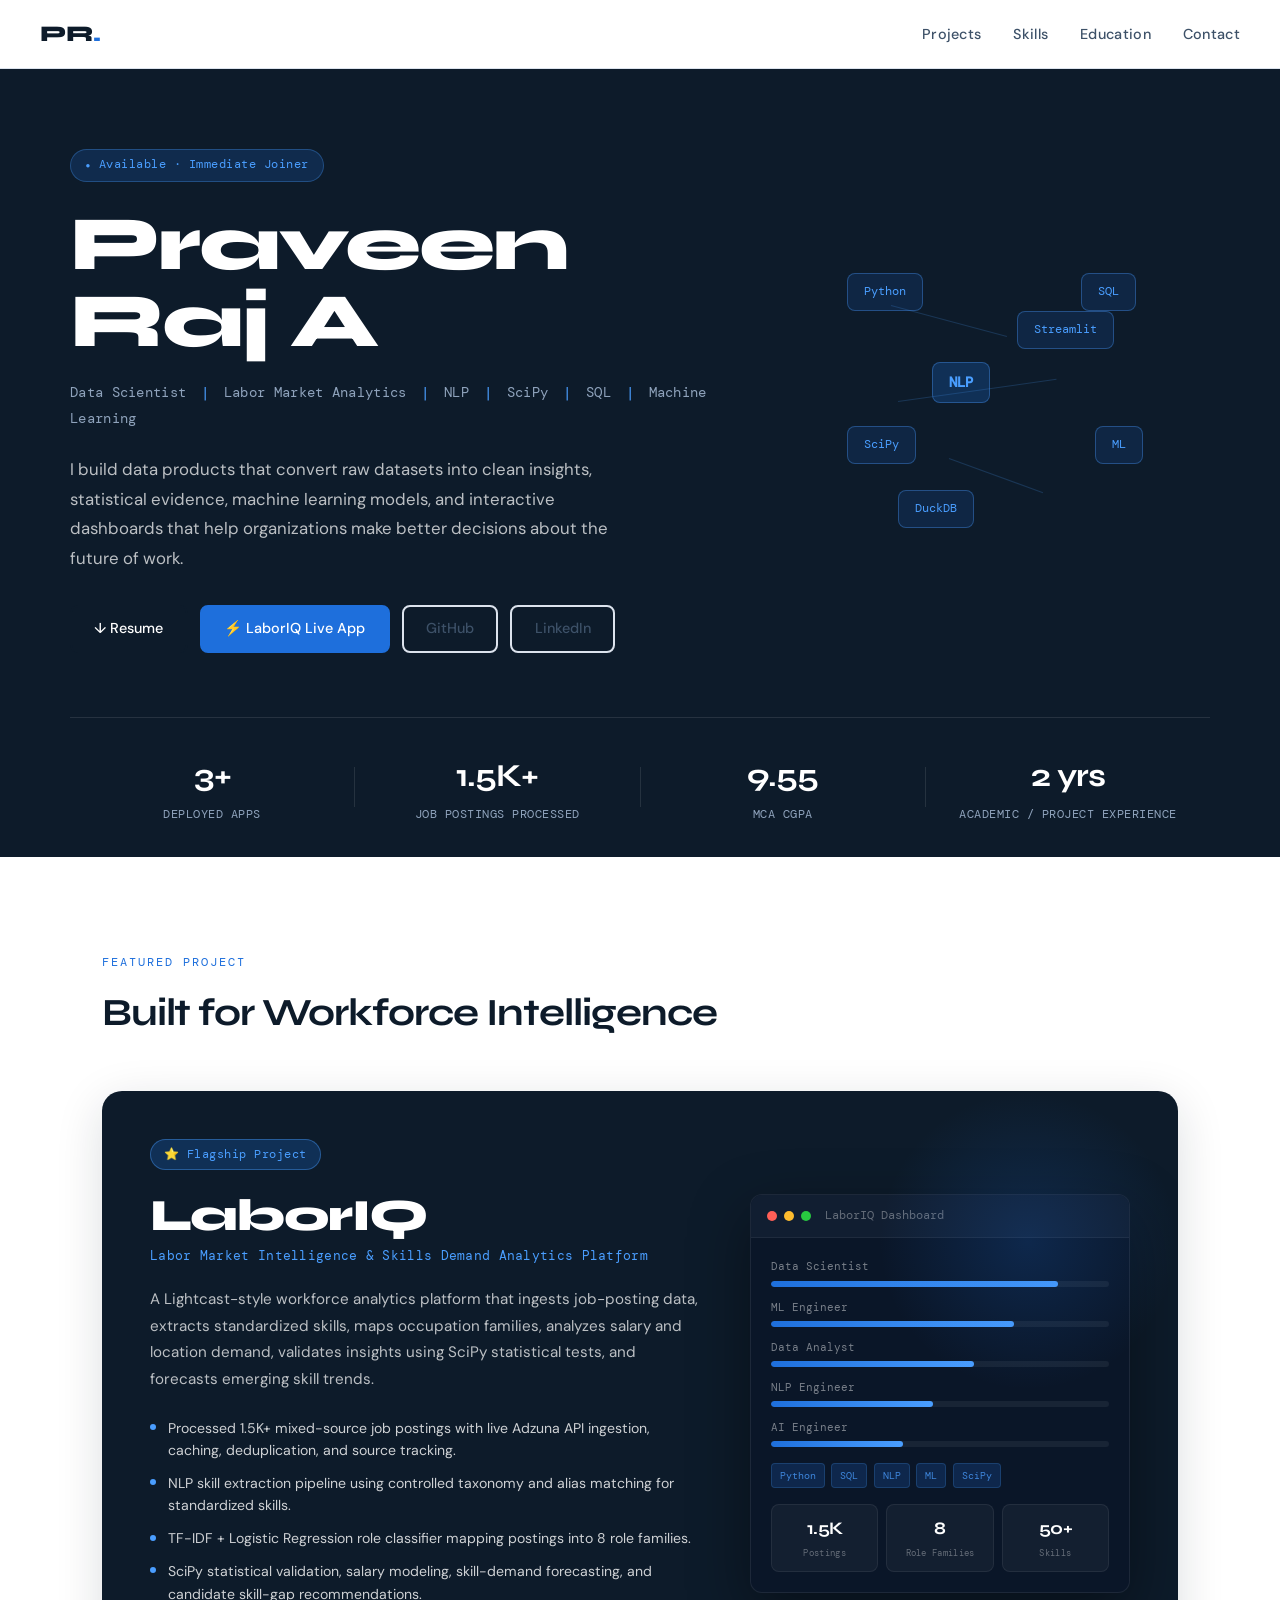
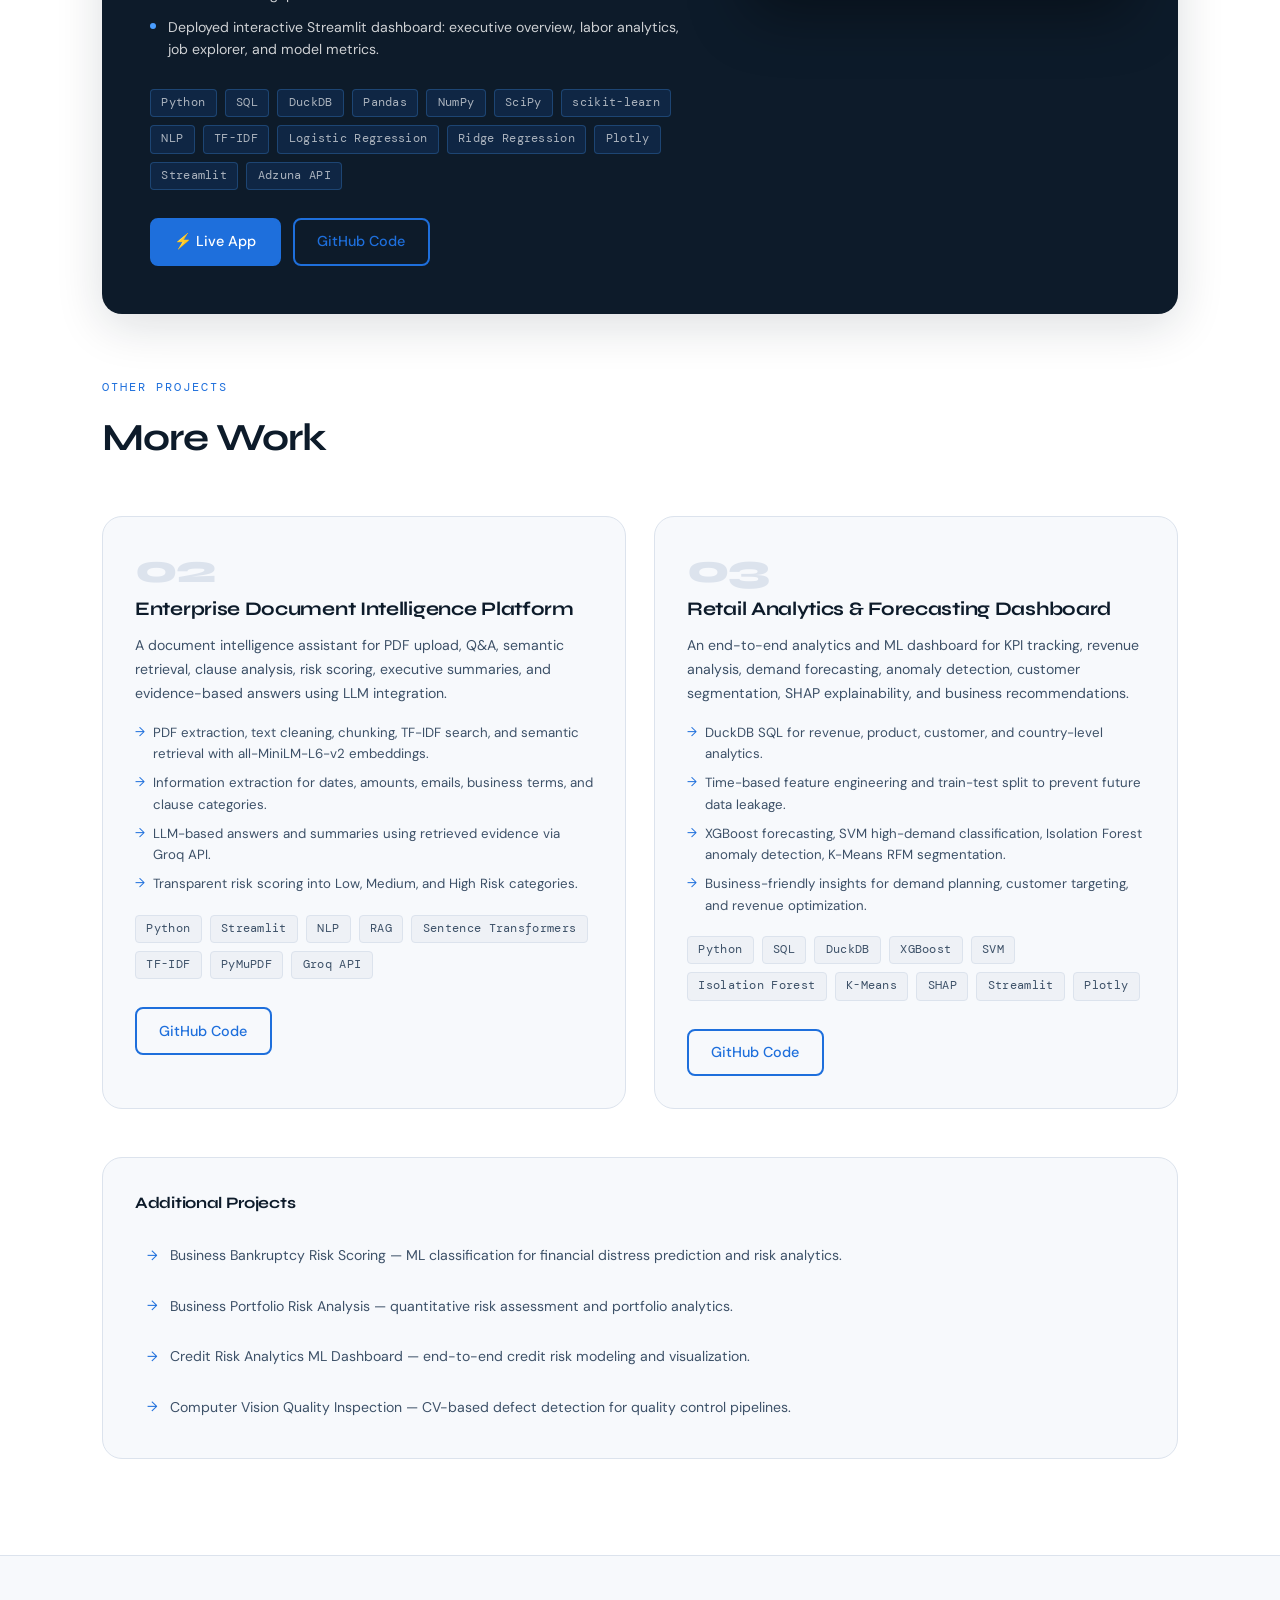
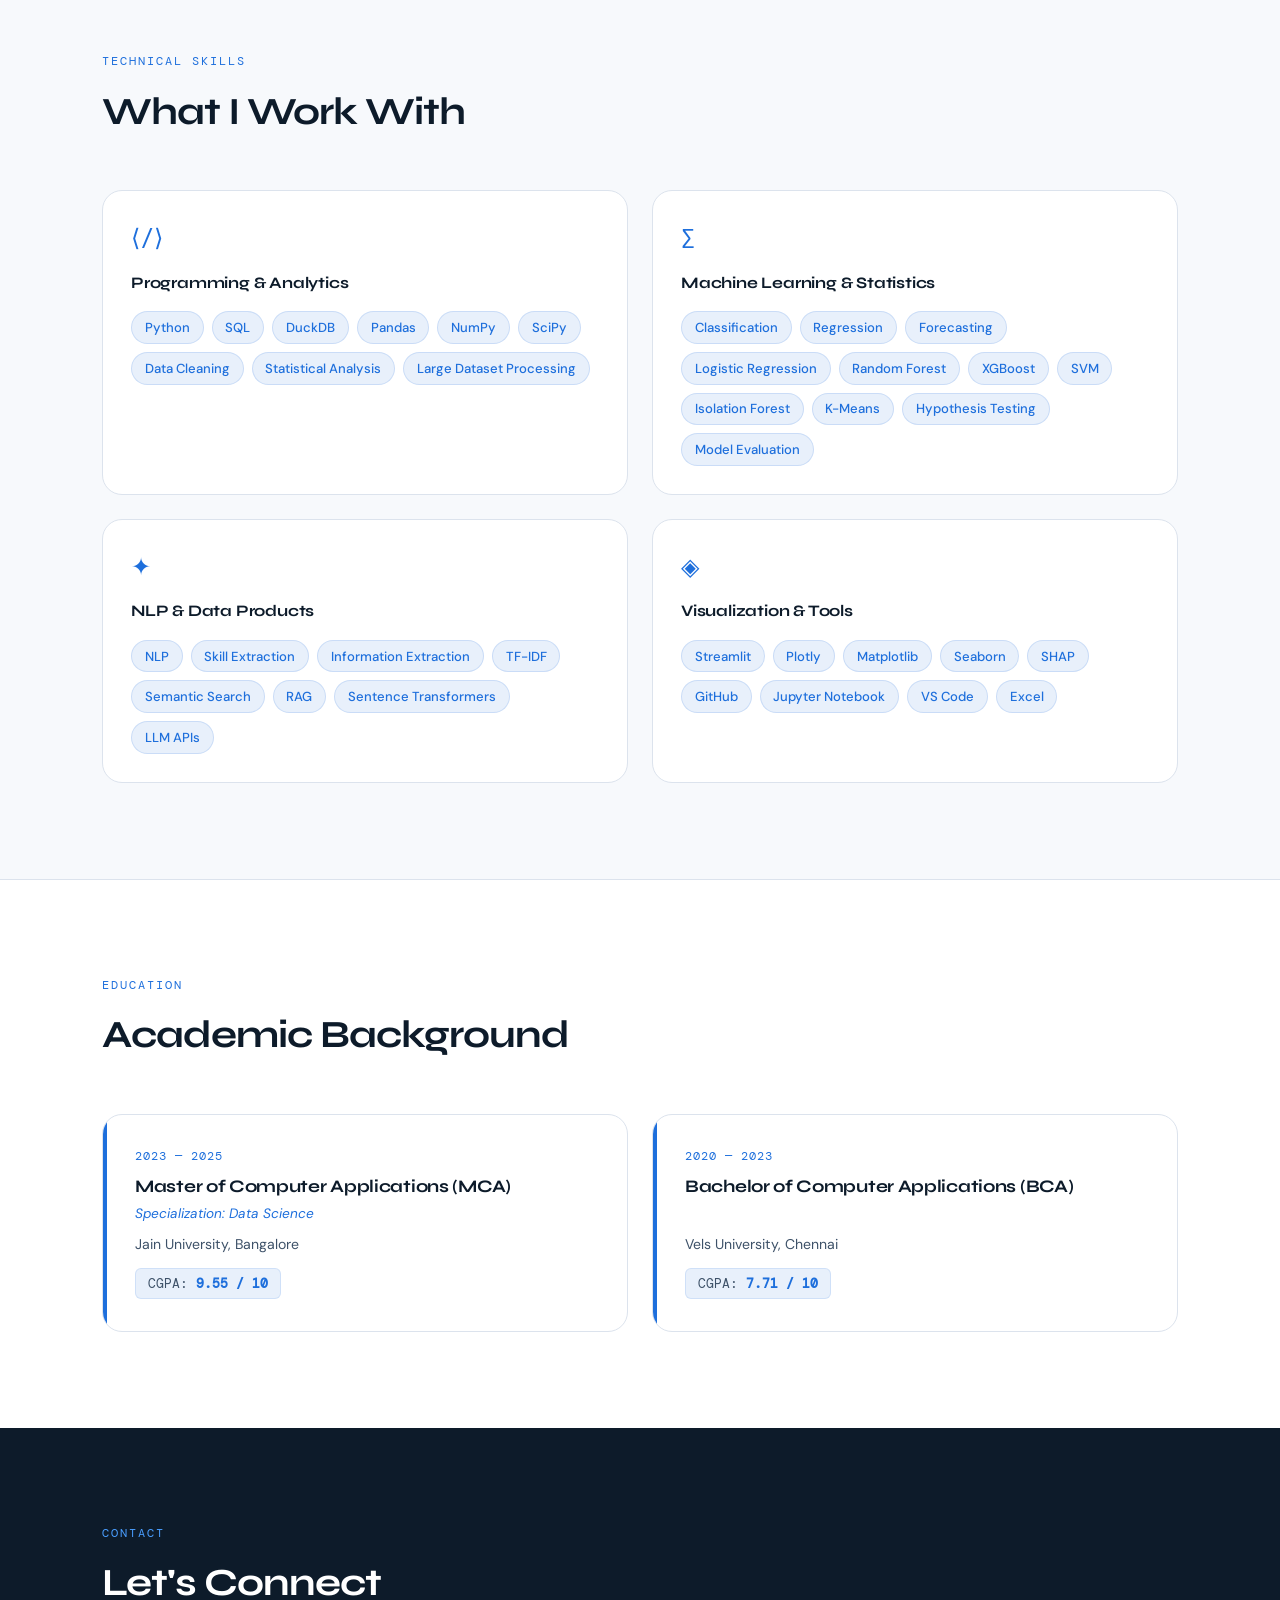
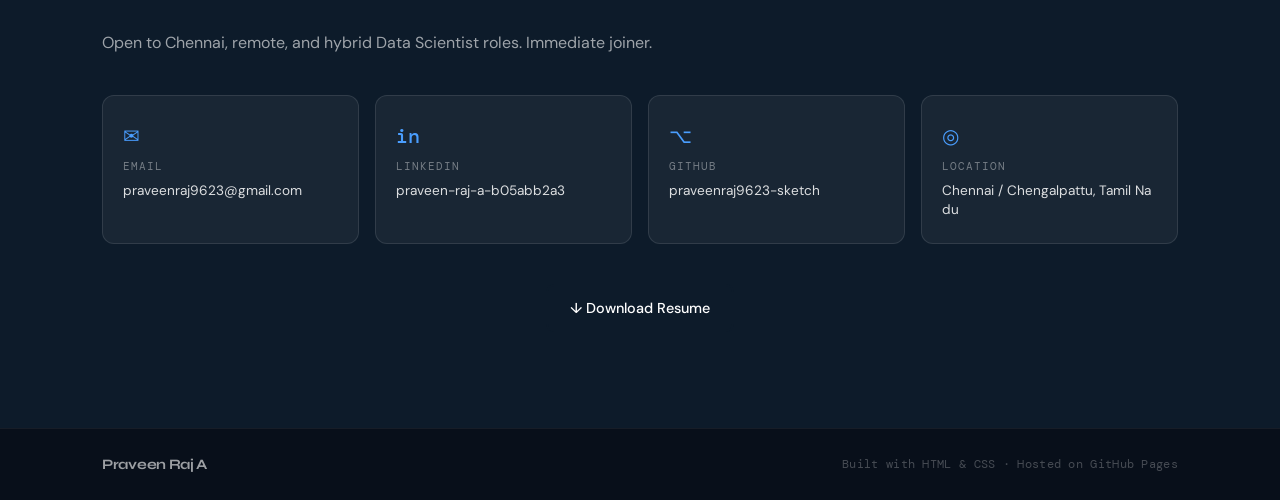
==== index.html @ e248959e "Add portfolio website" ====
<!DOCTYPE html>
<html lang="en">
<head>
  <meta charset="UTF-8" />
  <meta name="viewport" content="width=device-width, initial-scale=1.0" />
  <title>Praveen Raj A — Data Scientist</title>
  <link rel="preconnect" href="https://fonts.googleapis.com" />
  <link rel="preconnect" href="https://fonts.gstatic.com" crossorigin />
  <link href="https://fonts.googleapis.com/css2?family=Syne:wght@400;600;700;800&family=DM+Sans:wght@300;400;500&family=DM+Mono:wght@400;500&display=swap" rel="stylesheet" />
  <link rel="stylesheet" href="style.css" />
</head>
<body>

  <!-- NAV -->
  <nav class="nav">
    <span class="nav-logo">PR<span class="accent">.</span></span>
    <ul class="nav-links">
      <li><a href="#projects">Projects</a></li>
      <li><a href="#skills">Skills</a></li>
      <li><a href="#education">Education</a></li>
      <li><a href="#contact">Contact</a></li>
    </ul>
  </nav>

  <!-- HERO -->
  <section class="hero" id="hero">
    <div class="hero-grid">
      <div class="hero-content">
        <div class="hero-tag">Available · Immediate Joiner</div>
        <h1 class="hero-name">Praveen<br>Raj A</h1>
        <p class="hero-title">Data Scientist <span class="sep">|</span> Labor Market Analytics <span class="sep">|</span> NLP <span class="sep">|</span> SciPy <span class="sep">|</span> SQL <span class="sep">|</span> Machine Learning</p>
        <p class="hero-summary">
          I build data products that convert raw datasets into clean insights, statistical evidence,
          machine learning models, and interactive dashboards that help organizations make better
          decisions about the future of work.
        </p>
        <div class="hero-buttons">
          <a href="assets/Praveen_Raj_A_Lightcast_Data_Scientist_Resume.pdf" class="btn btn-primary" download>↓ Resume</a>
          <a href="https://laboriq-labor-market-intelligence-x4rsxl3qrjhi6rhpp9ls5m.streamlit.app/" class="btn btn-accent" target="_blank" rel="noopener">⚡ LaborIQ Live App</a>
          <a href="https://github.com/praveenraj9623-sketch" class="btn btn-ghost" target="_blank" rel="noopener">GitHub</a>
          <a href="https://www.linkedin.com/in/praveen-raj-a-b05abb2a3/" class="btn btn-ghost" target="_blank" rel="noopener">LinkedIn</a>
        </div>
      </div>
      <div class="hero-visual" aria-hidden="true">
        <div class="data-grid">
          <div class="data-node n1">Python</div>
          <div class="data-node n2">SQL</div>
          <div class="data-node n3">NLP</div>
          <div class="data-node n4">SciPy</div>
          <div class="data-node n5">ML</div>
          <div class="data-node n6">DuckDB</div>
          <div class="data-node n7">Streamlit</div>
          <div class="data-line l1"></div>
          <div class="data-line l2"></div>
          <div class="data-line l3"></div>
        </div>
      </div>
    </div>
    <div class="hero-stats">
      <div class="stat"><span class="stat-num">3+</span><span class="stat-label">Deployed Apps</span></div>
      <div class="stat-div"></div>
      <div class="stat"><span class="stat-num">1.5K+</span><span class="stat-label">Job Postings Processed</span></div>
      <div class="stat-div"></div>
      <div class="stat"><span class="stat-num">9.55</span><span class="stat-label">MCA CGPA</span></div>
      <div class="stat-div"></div>
      <div class="stat"><span class="stat-num">2 yrs</span><span class="stat-label">Academic / Project Experience</span></div>
    </div>
  </section>

  <!-- FEATURED PROJECT -->
  <section class="section" id="projects">
    <div class="container">
      <div class="section-label">Featured Project</div>
      <h2 class="section-title">Built for Workforce Intelligence</h2>

      <div class="featured-card">
        <div class="featured-badge">⭐ Flagship Project</div>
        <div class="featured-inner">
          <div class="featured-text">
            <h3 class="project-name">LaborIQ</h3>
            <p class="project-subtitle">Labor Market Intelligence &amp; Skills Demand Analytics Platform</p>
            <p class="project-desc">
              A Lightcast-style workforce analytics platform that ingests job-posting data, extracts
              standardized skills, maps occupation families, analyzes salary and location demand, validates
              insights using SciPy statistical tests, and forecasts emerging skill trends.
            </p>
            <div class="highlights">
              <div class="highlight-item">
                <span class="hi-dot"></span>Processed 1.5K+ mixed-source job postings with live Adzuna API ingestion, caching, deduplication, and source tracking.
              </div>
              <div class="highlight-item">
                <span class="hi-dot"></span>NLP skill extraction pipeline using controlled taxonomy and alias matching for standardized skills.
              </div>
              <div class="highlight-item">
                <span class="hi-dot"></span>TF-IDF + Logistic Regression role classifier mapping postings into 8 role families.
              </div>
              <div class="highlight-item">
                <span class="hi-dot"></span>SciPy statistical validation, salary modeling, skill-demand forecasting, and candidate skill-gap recommendations.
              </div>
              <div class="highlight-item">
                <span class="hi-dot"></span>Deployed interactive Streamlit dashboard: executive overview, labor analytics, job explorer, and model metrics.
              </div>
            </div>
            <div class="tech-stack">
              <span class="tech-tag">Python</span>
              <span class="tech-tag">SQL</span>
              <span class="tech-tag">DuckDB</span>
              <span class="tech-tag">Pandas</span>
              <span class="tech-tag">NumPy</span>
              <span class="tech-tag">SciPy</span>
              <span class="tech-tag">scikit-learn</span>
              <span class="tech-tag">NLP</span>
              <span class="tech-tag">TF-IDF</span>
              <span class="tech-tag">Logistic Regression</span>
              <span class="tech-tag">Ridge Regression</span>
              <span class="tech-tag">Plotly</span>
              <span class="tech-tag">Streamlit</span>
              <span class="tech-tag">Adzuna API</span>
            </div>
            <div class="project-btns">
              <a href="https://laboriq-labor-market-intelligence-x4rsxl3qrjhi6rhpp9ls5m.streamlit.app/" class="btn btn-accent" target="_blank" rel="noopener">⚡ Live App</a>
              <a href="https://github.com/praveenraj9623-sketch/laboriq-labor-market-intelligence" class="btn btn-outline" target="_blank" rel="noopener">GitHub Code</a>
            </div>
          </div>
          <div class="featured-visual" aria-hidden="true">
            <div class="mock-dashboard">
              <div class="mock-header">
                <div class="mock-dot r"></div><div class="mock-dot y"></div><div class="mock-dot g"></div>
                <span class="mock-title">LaborIQ Dashboard</span>
              </div>
              <div class="mock-body">
                <div class="mock-bar-group">
                  <div class="mock-bar-label">Data Scientist</div>
                  <div class="mock-bar-track"><div class="mock-bar" style="width:85%"></div></div>
                </div>
                <div class="mock-bar-group">
                  <div class="mock-bar-label">ML Engineer</div>
                  <div class="mock-bar-track"><div class="mock-bar" style="width:72%"></div></div>
                </div>
                <div class="mock-bar-group">
                  <div class="mock-bar-label">Data Analyst</div>
                  <div class="mock-bar-track"><div class="mock-bar" style="width:60%"></div></div>
                </div>
                <div class="mock-bar-group">
                  <div class="mock-bar-label">NLP Engineer</div>
                  <div class="mock-bar-track"><div class="mock-bar" style="width:48%"></div></div>
                </div>
                <div class="mock-bar-group">
                  <div class="mock-bar-label">AI Engineer</div>
                  <div class="mock-bar-track"><div class="mock-bar" style="width:39%"></div></div>
                </div>
                <div class="mock-skill-row">
                  <span class="mock-skill-tag">Python</span>
                  <span class="mock-skill-tag">SQL</span>
                  <span class="mock-skill-tag">NLP</span>
                  <span class="mock-skill-tag">ML</span>
                  <span class="mock-skill-tag">SciPy</span>
                </div>
                <div class="mock-stat-row">
                  <div class="mock-stat-box"><div class="msb-num">1.5K</div><div class="msb-label">Postings</div></div>
                  <div class="mock-stat-box"><div class="msb-num">8</div><div class="msb-label">Role Families</div></div>
                  <div class="mock-stat-box"><div class="msb-num">50+</div><div class="msb-label">Skills</div></div>
                </div>
              </div>
            </div>
          </div>
        </div>
      </div>

      <!-- SECONDARY PROJECTS -->
      <div class="section-label" style="margin-top:4rem;">Other Projects</div>
      <h2 class="section-title">More Work</h2>
      <div class="projects-grid">

        <!-- Project 2 -->
        <div class="project-card">
          <div class="project-num">02</div>
          <h3 class="proj-card-name">Enterprise Document Intelligence Platform</h3>
          <p class="proj-card-desc">
            A document intelligence assistant for PDF upload, Q&amp;A, semantic retrieval, clause analysis,
            risk scoring, executive summaries, and evidence-based answers using LLM integration.
          </p>
          <ul class="proj-highlights">
            <li>PDF extraction, text cleaning, chunking, TF-IDF search, and semantic retrieval with all-MiniLM-L6-v2 embeddings.</li>
            <li>Information extraction for dates, amounts, emails, business terms, and clause categories.</li>
            <li>LLM-based answers and summaries using retrieved evidence via Groq API.</li>
            <li>Transparent risk scoring into Low, Medium, and High Risk categories.</li>
          </ul>
          <div class="tech-stack">
            <span class="tech-tag">Python</span>
            <span class="tech-tag">Streamlit</span>
            <span class="tech-tag">NLP</span>
            <span class="tech-tag">RAG</span>
            <span class="tech-tag">Sentence Transformers</span>
            <span class="tech-tag">TF-IDF</span>
            <span class="tech-tag">PyMuPDF</span>
            <span class="tech-tag">Groq API</span>
          </div>
          <div class="project-btns">
            <a href="https://github.com/praveenraj9623-sketch/enterprise-document-intelligence-platform" class="btn btn-outline" target="_blank" rel="noopener">GitHub Code</a>
          </div>
        </div>

        <!-- Project 3 -->
        <div class="project-card">
          <div class="project-num">03</div>
          <h3 class="proj-card-name">Retail Analytics &amp; Forecasting Dashboard</h3>
          <p class="proj-card-desc">
            An end-to-end analytics and ML dashboard for KPI tracking, revenue analysis, demand forecasting,
            anomaly detection, customer segmentation, SHAP explainability, and business recommendations.
          </p>
          <ul class="proj-highlights">
            <li>DuckDB SQL for revenue, product, customer, and country-level analytics.</li>
            <li>Time-based feature engineering and train-test split to prevent future data leakage.</li>
            <li>XGBoost forecasting, SVM high-demand classification, Isolation Forest anomaly detection, K-Means RFM segmentation.</li>
            <li>Business-friendly insights for demand planning, customer targeting, and revenue optimization.</li>
          </ul>
          <div class="tech-stack">
            <span class="tech-tag">Python</span>
            <span class="tech-tag">SQL</span>
            <span class="tech-tag">DuckDB</span>
            <span class="tech-tag">XGBoost</span>
            <span class="tech-tag">SVM</span>
            <span class="tech-tag">Isolation Forest</span>
            <span class="tech-tag">K-Means</span>
            <span class="tech-tag">SHAP</span>
            <span class="tech-tag">Streamlit</span>
            <span class="tech-tag">Plotly</span>
          </div>
          <div class="project-btns">
            <a href="https://github.com/praveenraj9623-sketch/retail-demand-anomaly-intelligence" class="btn btn-outline" target="_blank" rel="noopener">GitHub Code</a>
          </div>
        </div>

      </div>

      <!-- OTHER PROJECTS -->
      <div class="other-projects">
        <h4 class="other-title">Additional Projects</h4>
        <div class="other-links">
          <a href="https://github.com/praveenraj9623-sketch/business-bankruptcy-risk-scoring" class="other-link" target="_blank" rel="noopener">
            <span class="other-arrow">→</span>
            <span>Business Bankruptcy Risk Scoring — ML classification for financial distress prediction and risk analytics.</span>
          </a>
          <a href="https://github.com/praveenraj9623-sketch/Business-Portfolio-Risk-Analysis" class="other-link" target="_blank" rel="noopener">
            <span class="other-arrow">→</span>
            <span>Business Portfolio Risk Analysis — quantitative risk assessment and portfolio analytics.</span>
          </a>
          <a href="https://github.com/praveenraj9623-sketch/credit-risk-analytics-ml-dashboard" class="other-link" target="_blank" rel="noopener">
            <span class="other-arrow">→</span>
            <span>Credit Risk Analytics ML Dashboard — end-to-end credit risk modeling and visualization.</span>
          </a>
          <a href="https://github.com/praveenraj9623-sketch/computer-vision-quality-inspection" class="other-link" target="_blank" rel="noopener">
            <span class="other-arrow">→</span>
            <span>Computer Vision Quality Inspection — CV-based defect detection for quality control pipelines.</span>
          </a>
        </div>
      </div>

    </div>
  </section>

  <!-- SKILLS -->
  <section class="section skills-section" id="skills">
    <div class="container">
      <div class="section-label">Technical Skills</div>
      <h2 class="section-title">What I Work With</h2>
      <div class="skills-grid">

        <div class="skill-group">
          <div class="skill-group-icon">⟨/⟩</div>
          <h4 class="skill-group-title">Programming &amp; Analytics</h4>
          <div class="skill-tags">
            <span class="skill-tag">Python</span>
            <span class="skill-tag">SQL</span>
            <span class="skill-tag">DuckDB</span>
            <span class="skill-tag">Pandas</span>
            <span class="skill-tag">NumPy</span>
            <span class="skill-tag">SciPy</span>
            <span class="skill-tag">Data Cleaning</span>
            <span class="skill-tag">Statistical Analysis</span>
            <span class="skill-tag">Large Dataset Processing</span>
          </div>
        </div>

        <div class="skill-group">
          <div class="skill-group-icon">∑</div>
          <h4 class="skill-group-title">Machine Learning &amp; Statistics</h4>
          <div class="skill-tags">
            <span class="skill-tag">Classification</span>
            <span class="skill-tag">Regression</span>
            <span class="skill-tag">Forecasting</span>
            <span class="skill-tag">Logistic Regression</span>
            <span class="skill-tag">Random Forest</span>
            <span class="skill-tag">XGBoost</span>
            <span class="skill-tag">SVM</span>
            <span class="skill-tag">Isolation Forest</span>
            <span class="skill-tag">K-Means</span>
            <span class="skill-tag">Hypothesis Testing</span>
            <span class="skill-tag">Model Evaluation</span>
          </div>
        </div>

        <div class="skill-group">
          <div class="skill-group-icon">✦</div>
          <h4 class="skill-group-title">NLP &amp; Data Products</h4>
          <div class="skill-tags">
            <span class="skill-tag">NLP</span>
            <span class="skill-tag">Skill Extraction</span>
            <span class="skill-tag">Information Extraction</span>
            <span class="skill-tag">TF-IDF</span>
            <span class="skill-tag">Semantic Search</span>
            <span class="skill-tag">RAG</span>
            <span class="skill-tag">Sentence Transformers</span>
            <span class="skill-tag">LLM APIs</span>
          </div>
        </div>

        <div class="skill-group">
          <div class="skill-group-icon">◈</div>
          <h4 class="skill-group-title">Visualization &amp; Tools</h4>
          <div class="skill-tags">
            <span class="skill-tag">Streamlit</span>
            <span class="skill-tag">Plotly</span>
            <span class="skill-tag">Matplotlib</span>
            <span class="skill-tag">Seaborn</span>
            <span class="skill-tag">SHAP</span>
            <span class="skill-tag">GitHub</span>
            <span class="skill-tag">Jupyter Notebook</span>
            <span class="skill-tag">VS Code</span>
            <span class="skill-tag">Excel</span>
          </div>
        </div>

      </div>
    </div>
  </section>

  <!-- EDUCATION -->
  <section class="section edu-section" id="education">
    <div class="container">
      <div class="section-label">Education</div>
      <h2 class="section-title">Academic Background</h2>
      <div class="edu-grid">
        <div class="edu-card">
          <div class="edu-year">2023 — 2025</div>
          <div class="edu-degree">Master of Computer Applications (MCA)</div>
          <div class="edu-spec">Specialization: Data Science</div>
          <div class="edu-institution">Jain University, Bangalore</div>
          <div class="edu-cgpa">CGPA: <strong>9.55 / 10</strong></div>
        </div>
        <div class="edu-card">
          <div class="edu-year">2020 — 2023</div>
          <div class="edu-degree">Bachelor of Computer Applications (BCA)</div>
          <div class="edu-spec">&nbsp;</div>
          <div class="edu-institution">Vels University, Chennai</div>
          <div class="edu-cgpa">CGPA: <strong>7.71 / 10</strong></div>
        </div>
      </div>
    </div>
  </section>

  <!-- CONTACT -->
  <section class="section contact-section" id="contact">
    <div class="container">
      <div class="section-label">Contact</div>
      <h2 class="section-title">Let's Connect</h2>
      <p class="contact-sub">Open to Chennai, remote, and hybrid Data Scientist roles. Immediate joiner.</p>
      <div class="contact-grid">
        <a href="mailto:praveenraj9623@gmail.com" class="contact-card">
          <span class="contact-icon">✉</span>
          <span class="contact-label">Email</span>
          <span class="contact-value">praveenraj9623@gmail.com</span>
        </a>
        <a href="https://www.linkedin.com/in/praveen-raj-a-b05abb2a3/" class="contact-card" target="_blank" rel="noopener">
          <span class="contact-icon">in</span>
          <span class="contact-label">LinkedIn</span>
          <span class="contact-value">praveen-raj-a-b05abb2a3</span>
        </a>
        <a href="https://github.com/praveenraj9623-sketch" class="contact-card" target="_blank" rel="noopener">
          <span class="contact-icon">⌥</span>
          <span class="contact-label">GitHub</span>
          <span class="contact-value">praveenraj9623-sketch</span>
        </a>
        <div class="contact-card contact-location">
          <span class="contact-icon">◎</span>
          <span class="contact-label">Location</span>
          <span class="contact-value">Chennai / Chengalpattu, Tamil Nadu</span>
        </div>
      </div>
      <div class="contact-resume">
        <a href="assets/Praveen_Raj_A_Lightcast_Data_Scientist_Resume.pdf" class="btn btn-primary" download>↓ Download Resume</a>
      </div>
    </div>
  </section>

  <!-- FOOTER -->
  <footer class="footer">
    <div class="container footer-inner">
      <span class="footer-name">Praveen Raj A</span>
      <span class="footer-copy">Built with HTML &amp; CSS · Hosted on GitHub Pages</span>
    </div>
  </footer>

</body>
</html>
---- style.css ----
/* =============================================
   PRAVEEN RAJ A — PORTFOLIO
   Design: Editorial Data Science Aesthetic
   Fonts: Syne (display) + DM Sans (body) + DM Mono
   Theme: Navy / White / Electric Blue accent
   ============================================= */

:root {
  --navy:      #0d1b2a;
  --navy-mid:  #1a2d45;
  --navy-soft: #243b55;
  --blue:      #1e6fdc;
  --blue-light:#4a9eff;
  --blue-dim:  #e8f0fb;
  --white:     #ffffff;
  --off-white: #f7f9fc;
  --gray-100:  #eef1f6;
  --gray-200:  #dce3ed;
  --gray-400:  #8fa3bc;
  --gray-600:  #4f6782;
  --text:      #0d1b2a;
  --text-soft: #3d5168;
  --radius:    12px;
  --radius-lg: 20px;
  --shadow:    0 4px 24px rgba(13,27,42,0.08);
  --shadow-lg: 0 12px 48px rgba(13,27,42,0.14);
}

*, *::before, *::after { box-sizing: border-box; margin: 0; padding: 0; }

html { scroll-behavior: smooth; font-size: 16px; }

body {
  font-family: 'DM Sans', sans-serif;
  color: var(--text);
  background: var(--white);
  line-height: 1.6;
  -webkit-font-smoothing: antialiased;
}

a { text-decoration: none; color: inherit; }
ul { list-style: none; }

.container {
  max-width: 1140px;
  margin: 0 auto;
  padding: 0 2rem;
}

/* ---- ACCENT ---- */
.accent { color: var(--blue); }

/* ========================
   NAV
   ======================== */
.nav {
  position: sticky;
  top: 0;
  z-index: 100;
  background: rgba(255,255,255,0.95);
  backdrop-filter: blur(12px);
  border-bottom: 1px solid var(--gray-200);
  display: flex;
  align-items: center;
  justify-content: space-between;
  padding: 1rem 2.5rem;
}

.nav-logo {
  font-family: 'Syne', sans-serif;
  font-weight: 800;
  font-size: 1.4rem;
  color: var(--navy);
  letter-spacing: -0.5px;
}

.nav-links {
  display: flex;
  gap: 2rem;
}

.nav-links a {
  font-family: 'DM Sans', sans-serif;
  font-weight: 500;
  font-size: 0.9rem;
  color: var(--text-soft);
  transition: color 0.2s;
  letter-spacing: 0.3px;
}

.nav-links a:hover { color: var(--blue); }

/* ========================
   BUTTONS
   ======================== */
.btn {
  display: inline-flex;
  align-items: center;
  gap: 0.4rem;
  padding: 0.65rem 1.4rem;
  border-radius: 8px;
  font-family: 'DM Sans', sans-serif;
  font-weight: 500;
  font-size: 0.9rem;
  cursor: pointer;
  transition: all 0.2s;
  white-space: nowrap;
}

.btn-primary {
  background: var(--navy);
  color: var(--white);
  border: 2px solid var(--navy);
}
.btn-primary:hover { background: var(--navy-mid); border-color: var(--navy-mid); transform: translateY(-1px); box-shadow: 0 4px 16px rgba(13,27,42,0.2); }

.btn-accent {
  background: var(--blue);
  color: var(--white);
  border: 2px solid var(--blue);
}
.btn-accent:hover { background: #1558b8; border-color: #1558b8; transform: translateY(-1px); box-shadow: 0 4px 16px rgba(30,111,220,0.3); }

.btn-ghost {
  background: transparent;
  color: var(--text-soft);
  border: 2px solid var(--gray-200);
}
.btn-ghost:hover { border-color: var(--navy); color: var(--navy); transform: translateY(-1px); }

.btn-outline {
  background: transparent;
  color: var(--blue);
  border: 2px solid var(--blue);
}
.btn-outline:hover { background: var(--blue-dim); transform: translateY(-1px); }

/* ========================
   HERO
   ======================== */
.hero {
  background: var(--navy);
  color: var(--white);
  padding: 5rem 2.5rem 0;
  overflow: hidden;
}

.hero-grid {
  max-width: 1140px;
  margin: 0 auto;
  display: grid;
  grid-template-columns: 1fr 420px;
  gap: 3rem;
  align-items: center;
}

.hero-tag {
  display: inline-flex;
  align-items: center;
  gap: 0.5rem;
  background: rgba(30,111,220,0.2);
  border: 1px solid rgba(74,158,255,0.3);
  color: var(--blue-light);
  font-family: 'DM Mono', monospace;
  font-size: 0.78rem;
  padding: 0.35rem 0.9rem;
  border-radius: 100px;
  margin-bottom: 1.5rem;
  letter-spacing: 0.5px;
}
.hero-tag::before { content: '●'; font-size: 0.5rem; animation: blink 1.5s infinite; }

@keyframes blink {
  0%, 100% { opacity: 1; }
  50% { opacity: 0.3; }
}

.hero-name {
  font-family: 'Syne', sans-serif;
  font-weight: 800;
  font-size: clamp(3rem, 6vw, 5.5rem);
  line-height: 1;
  letter-spacing: -2px;
  color: var(--white);
  margin-bottom: 1.25rem;
}

.hero-title {
  font-size: 0.9rem;
  color: var(--gray-400);
  font-family: 'DM Mono', monospace;
  letter-spacing: 0.3px;
  margin-bottom: 1.5rem;
  line-height: 1.8;
}

.hero-title .sep { color: var(--blue-light); margin: 0 0.4rem; }

.hero-summary {
  font-size: 1.05rem;
  color: rgba(255,255,255,0.72);
  max-width: 560px;
  line-height: 1.75;
  margin-bottom: 2rem;
}

.hero-buttons {
  display: flex;
  gap: 0.75rem;
  flex-wrap: wrap;
}

/* HERO VISUAL */
.hero-visual {
  display: flex;
  align-items: center;
  justify-content: center;
}

.data-grid {
  position: relative;
  width: 340px;
  height: 320px;
}

.data-node {
  position: absolute;
  background: rgba(30,111,220,0.15);
  border: 1px solid rgba(74,158,255,0.35);
  color: var(--blue-light);
  font-family: 'DM Mono', monospace;
  font-size: 0.78rem;
  padding: 0.5rem 1rem;
  border-radius: 8px;
  white-space: nowrap;
  animation: float 4s ease-in-out infinite;
}

.n1 { top: 10%; left: 5%; animation-delay: 0s; }
.n2 { top: 10%; right: 10%; animation-delay: 0.5s; }
.n3 { top: 38%; left: 30%; animation-delay: 1s; font-size: 0.9rem; font-weight: 600; background: rgba(30,111,220,0.25); }
.n4 { top: 58%; left: 5%; animation-delay: 1.5s; }
.n5 { top: 58%; right: 8%; animation-delay: 2s; }
.n6 { top: 78%; left: 20%; animation-delay: 2.5s; }
.n7 { top: 22%; left: 55%; animation-delay: 3s; }

.data-line {
  position: absolute;
  background: rgba(74,158,255,0.2);
  height: 1px;
  transform-origin: left center;
}
.l1 { top: 20%; left: 18%; width: 120px; transform: rotate(15deg); }
.l2 { top: 50%; left: 20%; width: 160px; transform: rotate(-8deg); }
.l3 { top: 68%; left: 35%; width: 100px; transform: rotate(20deg); }

@keyframes float {
  0%, 100% { transform: translateY(0px); }
  50% { transform: translateY(-6px); }
}

/* HERO STATS */
.hero-stats {
  max-width: 1140px;
  margin: 4rem auto 0;
  border-top: 1px solid rgba(255,255,255,0.1);
  display: flex;
  align-items: center;
  gap: 0;
  padding: 2rem 0;
}

.stat {
  flex: 1;
  display: flex;
  flex-direction: column;
  align-items: center;
  gap: 0.25rem;
  padding: 0 1rem;
}

.stat-num {
  font-family: 'Syne', sans-serif;
  font-weight: 700;
  font-size: 2rem;
  color: var(--white);
  letter-spacing: -1px;
}

.stat-label {
  font-size: 0.78rem;
  color: var(--gray-400);
  font-family: 'DM Mono', monospace;
  text-transform: uppercase;
  letter-spacing: 0.5px;
  text-align: center;
}

.stat-div {
  width: 1px;
  height: 40px;
  background: rgba(255,255,255,0.1);
}

/* ========================
   SECTIONS
   ======================== */
.section {
  padding: 6rem 0;
}

.section-label {
  font-family: 'DM Mono', monospace;
  font-size: 0.75rem;
  text-transform: uppercase;
  letter-spacing: 2px;
  color: var(--blue);
  margin-bottom: 0.6rem;
}

.section-title {
  font-family: 'Syne', sans-serif;
  font-weight: 700;
  font-size: clamp(1.8rem, 3vw, 2.6rem);
  color: var(--navy);
  letter-spacing: -1px;
  margin-bottom: 3rem;
}

/* ========================
   FEATURED CARD
   ======================== */
.featured-card {
  background: var(--navy);
  border-radius: var(--radius-lg);
  padding: 3rem;
  position: relative;
  overflow: hidden;
  box-shadow: var(--shadow-lg);
}

.featured-card::before {
  content: '';
  position: absolute;
  top: 0; right: 0;
  width: 300px; height: 300px;
  background: radial-gradient(circle, rgba(30,111,220,0.2) 0%, transparent 70%);
  pointer-events: none;
}

.featured-badge {
  display: inline-flex;
  align-items: center;
  gap: 0.4rem;
  background: rgba(30,111,220,0.25);
  border: 1px solid rgba(74,158,255,0.4);
  color: var(--blue-light);
  font-family: 'DM Mono', monospace;
  font-size: 0.75rem;
  padding: 0.3rem 0.8rem;
  border-radius: 100px;
  margin-bottom: 1.5rem;
  letter-spacing: 0.5px;
}

.featured-inner {
  display: grid;
  grid-template-columns: 1fr 380px;
  gap: 3rem;
  align-items: start;
}

.project-name {
  font-family: 'Syne', sans-serif;
  font-weight: 800;
  font-size: 2.8rem;
  color: var(--white);
  letter-spacing: -1.5px;
  line-height: 1;
  margin-bottom: 0.4rem;
}

.project-subtitle {
  font-family: 'DM Mono', monospace;
  font-size: 0.82rem;
  color: var(--blue-light);
  margin-bottom: 1.25rem;
  letter-spacing: 0.3px;
}

.project-desc {
  color: rgba(255,255,255,0.72);
  font-size: 0.95rem;
  line-height: 1.75;
  margin-bottom: 1.5rem;
}

.highlights { margin-bottom: 1.75rem; }

.highlight-item {
  display: flex;
  gap: 0.75rem;
  color: rgba(255,255,255,0.8);
  font-size: 0.88rem;
  line-height: 1.6;
  margin-bottom: 0.65rem;
  align-items: flex-start;
}

.hi-dot {
  width: 6px;
  height: 6px;
  background: var(--blue-light);
  border-radius: 50%;
  flex-shrink: 0;
  margin-top: 0.45rem;
}

/* TECH STACK TAGS */
.tech-stack {
  display: flex;
  flex-wrap: wrap;
  gap: 0.5rem;
  margin-bottom: 1.75rem;
}

.tech-tag {
  font-family: 'DM Mono', monospace;
  font-size: 0.72rem;
  padding: 0.25rem 0.65rem;
  border-radius: 4px;
  background: rgba(255,255,255,0.08);
  color: rgba(255,255,255,0.6);
  border: 1px solid rgba(255,255,255,0.12);
  letter-spacing: 0.3px;
}

/* featured card tech tags override */
.featured-card .tech-tag {
  background: rgba(30,111,220,0.15);
  border-color: rgba(74,158,255,0.25);
  color: rgba(255,255,255,0.65);
}

.project-btns { display: flex; gap: 0.75rem; flex-wrap: wrap; }

/* MOCK DASHBOARD */
.mock-dashboard {
  background: #0a1628;
  border-radius: 12px;
  border: 1px solid rgba(255,255,255,0.08);
  overflow: hidden;
  box-shadow: 0 20px 60px rgba(0,0,0,0.4);
}

.mock-header {
  background: #111e31;
  padding: 0.75rem 1rem;
  display: flex;
  align-items: center;
  gap: 0.45rem;
  border-bottom: 1px solid rgba(255,255,255,0.06);
}

.mock-dot { width: 10px; height: 10px; border-radius: 50%; }
.mock-dot.r { background: #ff5f57; }
.mock-dot.y { background: #febc2e; }
.mock-dot.g { background: #28c840; }

.mock-title {
  font-family: 'DM Mono', monospace;
  font-size: 0.72rem;
  color: rgba(255,255,255,0.35);
  margin-left: 0.4rem;
}

.mock-body { padding: 1.25rem; }

.mock-bar-group { margin-bottom: 0.75rem; }

.mock-bar-label {
  font-family: 'DM Mono', monospace;
  font-size: 0.68rem;
  color: rgba(255,255,255,0.45);
  margin-bottom: 0.3rem;
}

.mock-bar-track {
  height: 6px;
  background: rgba(255,255,255,0.06);
  border-radius: 3px;
  overflow: hidden;
}

.mock-bar {
  height: 100%;
  background: linear-gradient(90deg, #1e6fdc, #4a9eff);
  border-radius: 3px;
}

.mock-skill-row {
  display: flex;
  flex-wrap: wrap;
  gap: 0.4rem;
  margin: 1rem 0;
}

.mock-skill-tag {
  font-family: 'DM Mono', monospace;
  font-size: 0.62rem;
  padding: 0.2rem 0.5rem;
  background: rgba(30,111,220,0.2);
  border: 1px solid rgba(74,158,255,0.2);
  color: rgba(74,158,255,0.8);
  border-radius: 4px;
}

.mock-stat-row {
  display: flex;
  gap: 0.5rem;
  margin-top: 0.75rem;
}

.mock-stat-box {
  flex: 1;
  background: rgba(255,255,255,0.04);
  border: 1px solid rgba(255,255,255,0.07);
  border-radius: 8px;
  padding: 0.65rem 0.5rem;
  text-align: center;
}

.msb-num {
  font-family: 'Syne', sans-serif;
  font-weight: 700;
  font-size: 1.1rem;
  color: var(--white);
  letter-spacing: -0.5px;
}

.msb-label {
  font-family: 'DM Mono', monospace;
  font-size: 0.55rem;
  color: rgba(255,255,255,0.35);
  margin-top: 0.2rem;
  letter-spacing: 0.3px;
}

/* ========================
   PROJECT CARDS
   ======================== */
.projects-grid {
  display: grid;
  grid-template-columns: 1fr 1fr;
  gap: 1.75rem;
}

.project-card {
  background: var(--off-white);
  border: 1px solid var(--gray-200);
  border-radius: var(--radius-lg);
  padding: 2rem;
  transition: transform 0.2s, box-shadow 0.2s, border-color 0.2s;
}

.project-card:hover {
  transform: translateY(-4px);
  box-shadow: var(--shadow-lg);
  border-color: var(--blue);
}

.project-num {
  font-family: 'Syne', sans-serif;
  font-weight: 800;
  font-size: 2.5rem;
  color: var(--gray-200);
  line-height: 1;
  margin-bottom: 0.5rem;
  letter-spacing: -2px;
}

.proj-card-name {
  font-family: 'Syne', sans-serif;
  font-weight: 700;
  font-size: 1.2rem;
  color: var(--navy);
  letter-spacing: -0.3px;
  margin-bottom: 0.75rem;
  line-height: 1.3;
}

.proj-card-desc {
  font-size: 0.88rem;
  color: var(--text-soft);
  line-height: 1.7;
  margin-bottom: 1rem;
}

.proj-highlights {
  margin-bottom: 1.25rem;
  padding-left: 0;
}

.proj-highlights li {
  font-size: 0.83rem;
  color: var(--text-soft);
  line-height: 1.6;
  margin-bottom: 0.5rem;
  padding-left: 1.1rem;
  position: relative;
}

.proj-highlights li::before {
  content: '→';
  position: absolute;
  left: 0;
  color: var(--blue);
  font-size: 0.8rem;
}

.project-card .tech-tag {
  background: var(--gray-100);
  border-color: var(--gray-200);
  color: var(--text-soft);
}

/* ========================
   OTHER PROJECTS
   ======================== */
.other-projects {
  margin-top: 3rem;
  padding: 2rem;
  background: var(--off-white);
  border: 1px solid var(--gray-200);
  border-radius: var(--radius-lg);
}

.other-title {
  font-family: 'Syne', sans-serif;
  font-weight: 700;
  font-size: 1rem;
  color: var(--navy);
  margin-bottom: 1.25rem;
  letter-spacing: -0.3px;
}

.other-links { display: flex; flex-direction: column; gap: 0.75rem; }

.other-link {
  display: flex;
  gap: 0.75rem;
  align-items: flex-start;
  font-size: 0.88rem;
  color: var(--text-soft);
  line-height: 1.6;
  transition: color 0.2s;
  padding: 0.5rem 0.75rem;
  border-radius: 8px;
  transition: background 0.2s, color 0.2s;
}

.other-link:hover { background: var(--blue-dim); color: var(--navy); }

.other-arrow {
  color: var(--blue);
  font-size: 0.85rem;
  flex-shrink: 0;
  margin-top: 0.05rem;
  transition: transform 0.2s;
}

.other-link:hover .other-arrow { transform: translateX(3px); }

/* ========================
   SKILLS
   ======================== */
.skills-section {
  background: var(--off-white);
  border-top: 1px solid var(--gray-200);
  border-bottom: 1px solid var(--gray-200);
}

.skills-grid {
  display: grid;
  grid-template-columns: 1fr 1fr;
  gap: 1.5rem;
}

.skill-group {
  background: var(--white);
  border: 1px solid var(--gray-200);
  border-radius: var(--radius-lg);
  padding: 1.75rem;
  transition: box-shadow 0.2s;
}

.skill-group:hover { box-shadow: var(--shadow); }

.skill-group-icon {
  font-size: 1.5rem;
  color: var(--blue);
  margin-bottom: 0.75rem;
  font-family: 'DM Mono', monospace;
}

.skill-group-title {
  font-family: 'Syne', sans-serif;
  font-weight: 700;
  font-size: 1rem;
  color: var(--navy);
  margin-bottom: 1rem;
  letter-spacing: -0.2px;
}

.skill-tags { display: flex; flex-wrap: wrap; gap: 0.5rem; }

.skill-tag {
  font-size: 0.82rem;
  padding: 0.3rem 0.8rem;
  background: var(--blue-dim);
  color: var(--blue);
  border: 1px solid rgba(30,111,220,0.15);
  border-radius: 100px;
  font-family: 'DM Sans', sans-serif;
  font-weight: 500;
  transition: background 0.2s, color 0.2s;
}

.skill-tag:hover { background: var(--blue); color: var(--white); }

/* ========================
   EDUCATION
   ======================== */
.edu-grid {
  display: grid;
  grid-template-columns: 1fr 1fr;
  gap: 1.5rem;
}

.edu-card {
  background: var(--white);
  border: 1px solid var(--gray-200);
  border-radius: var(--radius-lg);
  padding: 2rem;
  position: relative;
  overflow: hidden;
  transition: transform 0.2s, box-shadow 0.2s;
}

.edu-card:hover { transform: translateY(-3px); box-shadow: var(--shadow); }

.edu-card::before {
  content: '';
  position: absolute;
  left: 0; top: 0; bottom: 0;
  width: 4px;
  background: var(--blue);
  border-radius: 4px 0 0 4px;
}

.edu-year {
  font-family: 'DM Mono', monospace;
  font-size: 0.75rem;
  color: var(--blue);
  letter-spacing: 1px;
  text-transform: uppercase;
  margin-bottom: 0.65rem;
}

.edu-degree {
  font-family: 'Syne', sans-serif;
  font-weight: 700;
  font-size: 1.1rem;
  color: var(--navy);
  line-height: 1.3;
  margin-bottom: 0.25rem;
  letter-spacing: -0.3px;
}

.edu-spec {
  font-size: 0.85rem;
  color: var(--blue);
  margin-bottom: 0.5rem;
  font-style: italic;
}

.edu-institution {
  font-size: 0.88rem;
  color: var(--text-soft);
  margin-bottom: 0.75rem;
}

.edu-cgpa {
  font-family: 'DM Mono', monospace;
  font-size: 0.82rem;
  color: var(--text-soft);
  background: var(--blue-dim);
  display: inline-block;
  padding: 0.25rem 0.75rem;
  border-radius: 6px;
  border: 1px solid rgba(30,111,220,0.12);
}

.edu-cgpa strong { color: var(--blue); }

/* ========================
   CONTACT
   ======================== */
.contact-section { background: var(--navy); color: var(--white); }
.contact-section .section-label { color: var(--blue-light); }
.contact-section .section-title { color: var(--white); }

.contact-sub {
  font-size: 1rem;
  color: rgba(255,255,255,0.6);
  margin-bottom: 2.5rem;
  margin-top: -2rem;
}

.contact-grid {
  display: grid;
  grid-template-columns: repeat(4, 1fr);
  gap: 1rem;
  margin-bottom: 2.5rem;
}

.contact-card {
  background: rgba(255,255,255,0.05);
  border: 1px solid rgba(255,255,255,0.1);
  border-radius: var(--radius);
  padding: 1.5rem 1.25rem;
  display: flex;
  flex-direction: column;
  gap: 0.35rem;
  transition: background 0.2s, border-color 0.2s, transform 0.2s;
  cursor: pointer;
}

.contact-card:hover {
  background: rgba(30,111,220,0.15);
  border-color: rgba(74,158,255,0.4);
  transform: translateY(-2px);
}

.contact-icon {
  font-size: 1.25rem;
  color: var(--blue-light);
  font-family: 'DM Mono', monospace;
  font-weight: 500;
}

.contact-label {
  font-family: 'DM Mono', monospace;
  font-size: 0.7rem;
  text-transform: uppercase;
  letter-spacing: 1px;
  color: rgba(255,255,255,0.4);
}

.contact-value {
  font-size: 0.85rem;
  color: rgba(255,255,255,0.85);
  word-break: break-all;
  line-height: 1.4;
}

.contact-location { cursor: default; }

.contact-resume { text-align: center; }

/* ========================
   FOOTER
   ======================== */
.footer {
  background: #080f1a;
  padding: 1.5rem 2.5rem;
  border-top: 1px solid rgba(255,255,255,0.06);
}

.footer-inner {
  display: flex;
  align-items: center;
  justify-content: space-between;
  max-width: 1140px;
  margin: 0 auto;
}

.footer-name {
  font-family: 'Syne', sans-serif;
  font-weight: 700;
  font-size: 0.9rem;
  color: rgba(255,255,255,0.6);
  letter-spacing: -0.3px;
}

.footer-copy {
  font-family: 'DM Mono', monospace;
  font-size: 0.72rem;
  color: rgba(255,255,255,0.25);
  letter-spacing: 0.3px;
}

/* ========================
   RESPONSIVE
   ======================== */
@media (max-width: 960px) {
  .hero-grid { grid-template-columns: 1fr; }
  .hero-visual { display: none; }
  .featured-inner { grid-template-columns: 1fr; }
  .featured-visual { display: none; }
  .projects-grid { grid-template-columns: 1fr; }
  .skills-grid { grid-template-columns: 1fr; }
  .edu-grid { grid-template-columns: 1fr; }
  .contact-grid { grid-template-columns: 1fr 1fr; }
  .hero-stats { flex-wrap: wrap; }
}

@media (max-width: 640px) {
  .nav { padding: 1rem 1.25rem; }
  .nav-links { gap: 1.25rem; }
  .nav-links a { font-size: 0.82rem; }
  .hero { padding: 3rem 1.25rem 0; }
  .hero-stats { flex-direction: column; gap: 1rem; }
  .stat-div { display: none; }
  .section { padding: 4rem 0; }
  .container { padding: 0 1.25rem; }
  .featured-card { padding: 1.75rem; }
  .contact-grid { grid-template-columns: 1fr; }
  .hero-buttons { flex-direction: column; align-items: flex-start; }
}
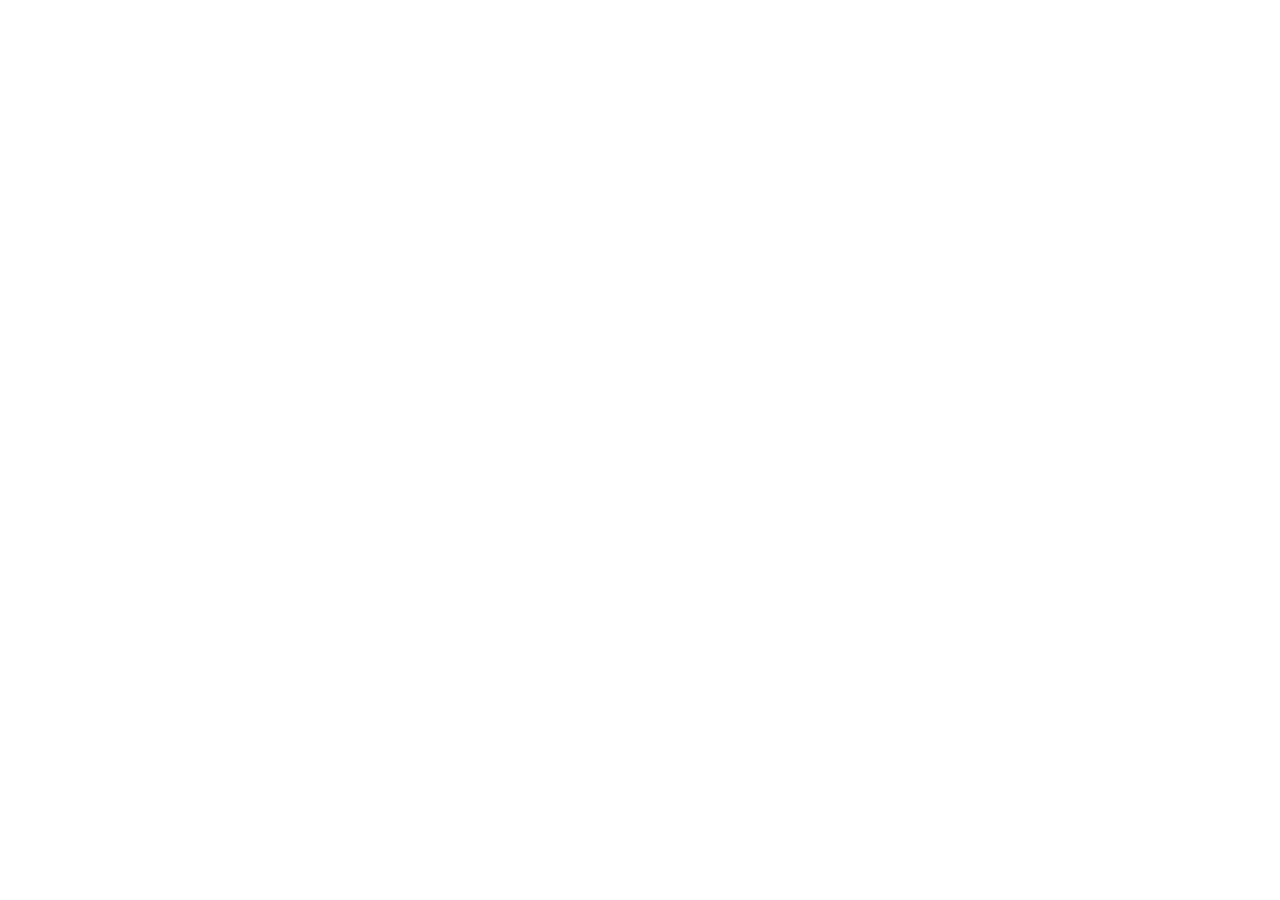
==== commit d889ecc9: "Redirect GitHub Pages portfolio to Lovable site" ====
--- a/index.html
+++ b/index.html
@@ -1,406 +1,18 @@
-<!DOCTYPE html>
+<!doctype html>
 <html lang="en">
 <head>
-  <meta charset="UTF-8" />
-  <meta name="viewport" content="width=device-width, initial-scale=1.0" />
-  <title>Praveen Raj A — Data Scientist</title>
-  <link rel="preconnect" href="https://fonts.googleapis.com" />
-  <link rel="preconnect" href="https://fonts.gstatic.com" crossorigin />
-  <link href="https://fonts.googleapis.com/css2?family=Syne:wght@400;600;700;800&family=DM+Sans:wght@300;400;500&family=DM+Mono:wght@400;500&display=swap" rel="stylesheet" />
-  <link rel="stylesheet" href="style.css" />
+  <meta charset="utf-8" />
+  <meta name="viewport" content="width=device-width, initial-scale=1" />
+  <title>Praveen Raj A — Portfolio</title>
+  <meta name="robots" content="noindex, nofollow" />
+  <link rel="canonical" href="https://praveen-raj-portfolio-ai.lovable.app/" />
+  <meta http-equiv="refresh" content="0; url=https://praveen-raj-portfolio-ai.lovable.app/" />
+  <script>
+    window.location.replace('https://praveen-raj-portfolio-ai.lovable.app/');
+  </script>
 </head>
 <body>
-
-  <!-- NAV -->
-  <nav class="nav">
-    <span class="nav-logo">PR<span class="accent">.</span></span>
-    <ul class="nav-links">
-      <li><a href="#projects">Projects</a></li>
-      <li><a href="#skills">Skills</a></li>
-      <li><a href="#education">Education</a></li>
-      <li><a href="#contact">Contact</a></li>
-    </ul>
-  </nav>
-
-  <!-- HERO -->
-  <section class="hero" id="hero">
-    <div class="hero-grid">
-      <div class="hero-content">
-        <div class="hero-tag">Available · Immediate Joiner</div>
-        <h1 class="hero-name">Praveen<br>Raj A</h1>
-        <p class="hero-title">Data Scientist <span class="sep">|</span> Labor Market Analytics <span class="sep">|</span> NLP <span class="sep">|</span> SciPy <span class="sep">|</span> SQL <span class="sep">|</span> Machine Learning</p>
-        <p class="hero-summary">
-          I build data products that convert raw datasets into clean insights, statistical evidence,
-          machine learning models, and interactive dashboards that help organizations make better
-          decisions about the future of work.
-        </p>
-        <div class="hero-buttons">
-          <a href="assets/Praveen_Raj_A_Lightcast_Data_Scientist_Resume.pdf" class="btn btn-primary" download>↓ Resume</a>
-          <a href="https://laboriq-labor-market-intelligence-x4rsxl3qrjhi6rhpp9ls5m.streamlit.app/" class="btn btn-accent" target="_blank" rel="noopener">⚡ LaborIQ Live App</a>
-          <a href="https://github.com/praveenraj9623-sketch" class="btn btn-ghost" target="_blank" rel="noopener">GitHub</a>
-          <a href="https://www.linkedin.com/in/praveen-raj-a-b05abb2a3/" class="btn btn-ghost" target="_blank" rel="noopener">LinkedIn</a>
-        </div>
-      </div>
-      <div class="hero-visual" aria-hidden="true">
-        <div class="data-grid">
-          <div class="data-node n1">Python</div>
-          <div class="data-node n2">SQL</div>
-          <div class="data-node n3">NLP</div>
-          <div class="data-node n4">SciPy</div>
-          <div class="data-node n5">ML</div>
-          <div class="data-node n6">DuckDB</div>
-          <div class="data-node n7">Streamlit</div>
-          <div class="data-line l1"></div>
-          <div class="data-line l2"></div>
-          <div class="data-line l3"></div>
-        </div>
-      </div>
-    </div>
-    <div class="hero-stats">
-      <div class="stat"><span class="stat-num">3+</span><span class="stat-label">Deployed Apps</span></div>
-      <div class="stat-div"></div>
-      <div class="stat"><span class="stat-num">1.5K+</span><span class="stat-label">Job Postings Processed</span></div>
-      <div class="stat-div"></div>
-      <div class="stat"><span class="stat-num">9.55</span><span class="stat-label">MCA CGPA</span></div>
-      <div class="stat-div"></div>
-      <div class="stat"><span class="stat-num">2 yrs</span><span class="stat-label">Academic / Project Experience</span></div>
-    </div>
-  </section>
-
-  <!-- FEATURED PROJECT -->
-  <section class="section" id="projects">
-    <div class="container">
-      <div class="section-label">Featured Project</div>
-      <h2 class="section-title">Built for Workforce Intelligence</h2>
-
-      <div class="featured-card">
-        <div class="featured-badge">⭐ Flagship Project</div>
-        <div class="featured-inner">
-          <div class="featured-text">
-            <h3 class="project-name">LaborIQ</h3>
-            <p class="project-subtitle">Labor Market Intelligence &amp; Skills Demand Analytics Platform</p>
-            <p class="project-desc">
-              A Lightcast-style workforce analytics platform that ingests job-posting data, extracts
-              standardized skills, maps occupation families, analyzes salary and location demand, validates
-              insights using SciPy statistical tests, and forecasts emerging skill trends.
-            </p>
-            <div class="highlights">
-              <div class="highlight-item">
-                <span class="hi-dot"></span>Processed 1.5K+ mixed-source job postings with live Adzuna API ingestion, caching, deduplication, and source tracking.
-              </div>
-              <div class="highlight-item">
-                <span class="hi-dot"></span>NLP skill extraction pipeline using controlled taxonomy and alias matching for standardized skills.
-              </div>
-              <div class="highlight-item">
-                <span class="hi-dot"></span>TF-IDF + Logistic Regression role classifier mapping postings into 8 role families.
-              </div>
-              <div class="highlight-item">
-                <span class="hi-dot"></span>SciPy statistical validation, salary modeling, skill-demand forecasting, and candidate skill-gap recommendations.
-              </div>
-              <div class="highlight-item">
-                <span class="hi-dot"></span>Deployed interactive Streamlit dashboard: executive overview, labor analytics, job explorer, and model metrics.
-              </div>
-            </div>
-            <div class="tech-stack">
-              <span class="tech-tag">Python</span>
-              <span class="tech-tag">SQL</span>
-              <span class="tech-tag">DuckDB</span>
-              <span class="tech-tag">Pandas</span>
-              <span class="tech-tag">NumPy</span>
-              <span class="tech-tag">SciPy</span>
-              <span class="tech-tag">scikit-learn</span>
-              <span class="tech-tag">NLP</span>
-              <span class="tech-tag">TF-IDF</span>
-              <span class="tech-tag">Logistic Regression</span>
-              <span class="tech-tag">Ridge Regression</span>
-              <span class="tech-tag">Plotly</span>
-              <span class="tech-tag">Streamlit</span>
-              <span class="tech-tag">Adzuna API</span>
-            </div>
-            <div class="project-btns">
-              <a href="https://laboriq-labor-market-intelligence-x4rsxl3qrjhi6rhpp9ls5m.streamlit.app/" class="btn btn-accent" target="_blank" rel="noopener">⚡ Live App</a>
-              <a href="https://github.com/praveenraj9623-sketch/laboriq-labor-market-intelligence" class="btn btn-outline" target="_blank" rel="noopener">GitHub Code</a>
-            </div>
-          </div>
-          <div class="featured-visual" aria-hidden="true">
-            <div class="mock-dashboard">
-              <div class="mock-header">
-                <div class="mock-dot r"></div><div class="mock-dot y"></div><div class="mock-dot g"></div>
-                <span class="mock-title">LaborIQ Dashboard</span>
-              </div>
-              <div class="mock-body">
-                <div class="mock-bar-group">
-                  <div class="mock-bar-label">Data Scientist</div>
-                  <div class="mock-bar-track"><div class="mock-bar" style="width:85%"></div></div>
-                </div>
-                <div class="mock-bar-group">
-                  <div class="mock-bar-label">ML Engineer</div>
-                  <div class="mock-bar-track"><div class="mock-bar" style="width:72%"></div></div>
-                </div>
-                <div class="mock-bar-group">
-                  <div class="mock-bar-label">Data Analyst</div>
-                  <div class="mock-bar-track"><div class="mock-bar" style="width:60%"></div></div>
-                </div>
-                <div class="mock-bar-group">
-                  <div class="mock-bar-label">NLP Engineer</div>
-                  <div class="mock-bar-track"><div class="mock-bar" style="width:48%"></div></div>
-                </div>
-                <div class="mock-bar-group">
-                  <div class="mock-bar-label">AI Engineer</div>
-                  <div class="mock-bar-track"><div class="mock-bar" style="width:39%"></div></div>
-                </div>
-                <div class="mock-skill-row">
-                  <span class="mock-skill-tag">Python</span>
-                  <span class="mock-skill-tag">SQL</span>
-                  <span class="mock-skill-tag">NLP</span>
-                  <span class="mock-skill-tag">ML</span>
-                  <span class="mock-skill-tag">SciPy</span>
-                </div>
-                <div class="mock-stat-row">
-                  <div class="mock-stat-box"><div class="msb-num">1.5K</div><div class="msb-label">Postings</div></div>
-                  <div class="mock-stat-box"><div class="msb-num">8</div><div class="msb-label">Role Families</div></div>
-                  <div class="mock-stat-box"><div class="msb-num">50+</div><div class="msb-label">Skills</div></div>
-                </div>
-              </div>
-            </div>
-          </div>
-        </div>
-      </div>
-
-      <!-- SECONDARY PROJECTS -->
-      <div class="section-label" style="margin-top:4rem;">Other Projects</div>
-      <h2 class="section-title">More Work</h2>
-      <div class="projects-grid">
-
-        <!-- Project 2 -->
-        <div class="project-card">
-          <div class="project-num">02</div>
-          <h3 class="proj-card-name">Enterprise Document Intelligence Platform</h3>
-          <p class="proj-card-desc">
-            A document intelligence assistant for PDF upload, Q&amp;A, semantic retrieval, clause analysis,
-            risk scoring, executive summaries, and evidence-based answers using LLM integration.
-          </p>
-          <ul class="proj-highlights">
-            <li>PDF extraction, text cleaning, chunking, TF-IDF search, and semantic retrieval with all-MiniLM-L6-v2 embeddings.</li>
-            <li>Information extraction for dates, amounts, emails, business terms, and clause categories.</li>
-            <li>LLM-based answers and summaries using retrieved evidence via Groq API.</li>
-            <li>Transparent risk scoring into Low, Medium, and High Risk categories.</li>
-          </ul>
-          <div class="tech-stack">
-            <span class="tech-tag">Python</span>
-            <span class="tech-tag">Streamlit</span>
-            <span class="tech-tag">NLP</span>
-            <span class="tech-tag">RAG</span>
-            <span class="tech-tag">Sentence Transformers</span>
-            <span class="tech-tag">TF-IDF</span>
-            <span class="tech-tag">PyMuPDF</span>
-            <span class="tech-tag">Groq API</span>
-          </div>
-          <div class="project-btns">
-            <a href="https://github.com/praveenraj9623-sketch/enterprise-document-intelligence-platform" class="btn btn-outline" target="_blank" rel="noopener">GitHub Code</a>
-          </div>
-        </div>
-
-        <!-- Project 3 -->
-        <div class="project-card">
-          <div class="project-num">03</div>
-          <h3 class="proj-card-name">Retail Analytics &amp; Forecasting Dashboard</h3>
-          <p class="proj-card-desc">
-            An end-to-end analytics and ML dashboard for KPI tracking, revenue analysis, demand forecasting,
-            anomaly detection, customer segmentation, SHAP explainability, and business recommendations.
-          </p>
-          <ul class="proj-highlights">
-            <li>DuckDB SQL for revenue, product, customer, and country-level analytics.</li>
-            <li>Time-based feature engineering and train-test split to prevent future data leakage.</li>
-            <li>XGBoost forecasting, SVM high-demand classification, Isolation Forest anomaly detection, K-Means RFM segmentation.</li>
-            <li>Business-friendly insights for demand planning, customer targeting, and revenue optimization.</li>
-          </ul>
-          <div class="tech-stack">
-            <span class="tech-tag">Python</span>
-            <span class="tech-tag">SQL</span>
-            <span class="tech-tag">DuckDB</span>
-            <span class="tech-tag">XGBoost</span>
-            <span class="tech-tag">SVM</span>
-            <span class="tech-tag">Isolation Forest</span>
-            <span class="tech-tag">K-Means</span>
-            <span class="tech-tag">SHAP</span>
-            <span class="tech-tag">Streamlit</span>
-            <span class="tech-tag">Plotly</span>
-          </div>
-          <div class="project-btns">
-            <a href="https://github.com/praveenraj9623-sketch/retail-demand-anomaly-intelligence" class="btn btn-outline" target="_blank" rel="noopener">GitHub Code</a>
-          </div>
-        </div>
-
-      </div>
-
-      <!-- OTHER PROJECTS -->
-      <div class="other-projects">
-        <h4 class="other-title">Additional Projects</h4>
-        <div class="other-links">
-          <a href="https://github.com/praveenraj9623-sketch/business-bankruptcy-risk-scoring" class="other-link" target="_blank" rel="noopener">
-            <span class="other-arrow">→</span>
-            <span>Business Bankruptcy Risk Scoring — ML classification for financial distress prediction and risk analytics.</span>
-          </a>
-          <a href="https://github.com/praveenraj9623-sketch/Business-Portfolio-Risk-Analysis" class="other-link" target="_blank" rel="noopener">
-            <span class="other-arrow">→</span>
-            <span>Business Portfolio Risk Analysis — quantitative risk assessment and portfolio analytics.</span>
-          </a>
-          <a href="https://github.com/praveenraj9623-sketch/credit-risk-analytics-ml-dashboard" class="other-link" target="_blank" rel="noopener">
-            <span class="other-arrow">→</span>
-            <span>Credit Risk Analytics ML Dashboard — end-to-end credit risk modeling and visualization.</span>
-          </a>
-          <a href="https://github.com/praveenraj9623-sketch/computer-vision-quality-inspection" class="other-link" target="_blank" rel="noopener">
-            <span class="other-arrow">→</span>
-            <span>Computer Vision Quality Inspection — CV-based defect detection for quality control pipelines.</span>
-          </a>
-        </div>
-      </div>
-
-    </div>
-  </section>
-
-  <!-- SKILLS -->
-  <section class="section skills-section" id="skills">
-    <div class="container">
-      <div class="section-label">Technical Skills</div>
-      <h2 class="section-title">What I Work With</h2>
-      <div class="skills-grid">
-
-        <div class="skill-group">
-          <div class="skill-group-icon">⟨/⟩</div>
-          <h4 class="skill-group-title">Programming &amp; Analytics</h4>
-          <div class="skill-tags">
-            <span class="skill-tag">Python</span>
-            <span class="skill-tag">SQL</span>
-            <span class="skill-tag">DuckDB</span>
-            <span class="skill-tag">Pandas</span>
-            <span class="skill-tag">NumPy</span>
-            <span class="skill-tag">SciPy</span>
-            <span class="skill-tag">Data Cleaning</span>
-            <span class="skill-tag">Statistical Analysis</span>
-            <span class="skill-tag">Large Dataset Processing</span>
-          </div>
-        </div>
-
-        <div class="skill-group">
-          <div class="skill-group-icon">∑</div>
-          <h4 class="skill-group-title">Machine Learning &amp; Statistics</h4>
-          <div class="skill-tags">
-            <span class="skill-tag">Classification</span>
-            <span class="skill-tag">Regression</span>
-            <span class="skill-tag">Forecasting</span>
-            <span class="skill-tag">Logistic Regression</span>
-            <span class="skill-tag">Random Forest</span>
-            <span class="skill-tag">XGBoost</span>
-            <span class="skill-tag">SVM</span>
-            <span class="skill-tag">Isolation Forest</span>
-            <span class="skill-tag">K-Means</span>
-            <span class="skill-tag">Hypothesis Testing</span>
-            <span class="skill-tag">Model Evaluation</span>
-          </div>
-        </div>
-
-        <div class="skill-group">
-          <div class="skill-group-icon">✦</div>
-          <h4 class="skill-group-title">NLP &amp; Data Products</h4>
-          <div class="skill-tags">
-            <span class="skill-tag">NLP</span>
-            <span class="skill-tag">Skill Extraction</span>
-            <span class="skill-tag">Information Extraction</span>
-            <span class="skill-tag">TF-IDF</span>
-            <span class="skill-tag">Semantic Search</span>
-            <span class="skill-tag">RAG</span>
-            <span class="skill-tag">Sentence Transformers</span>
-            <span class="skill-tag">LLM APIs</span>
-          </div>
-        </div>
-
-        <div class="skill-group">
-          <div class="skill-group-icon">◈</div>
-          <h4 class="skill-group-title">Visualization &amp; Tools</h4>
-          <div class="skill-tags">
-            <span class="skill-tag">Streamlit</span>
-            <span class="skill-tag">Plotly</span>
-            <span class="skill-tag">Matplotlib</span>
-            <span class="skill-tag">Seaborn</span>
-            <span class="skill-tag">SHAP</span>
-            <span class="skill-tag">GitHub</span>
-            <span class="skill-tag">Jupyter Notebook</span>
-            <span class="skill-tag">VS Code</span>
-            <span class="skill-tag">Excel</span>
-          </div>
-        </div>
-
-      </div>
-    </div>
-  </section>
-
-  <!-- EDUCATION -->
-  <section class="section edu-section" id="education">
-    <div class="container">
-      <div class="section-label">Education</div>
-      <h2 class="section-title">Academic Background</h2>
-      <div class="edu-grid">
-        <div class="edu-card">
-          <div class="edu-year">2023 — 2025</div>
-          <div class="edu-degree">Master of Computer Applications (MCA)</div>
-          <div class="edu-spec">Specialization: Data Science</div>
-          <div class="edu-institution">Jain University, Bangalore</div>
-          <div class="edu-cgpa">CGPA: <strong>9.55 / 10</strong></div>
-        </div>
-        <div class="edu-card">
-          <div class="edu-year">2020 — 2023</div>
-          <div class="edu-degree">Bachelor of Computer Applications (BCA)</div>
-          <div class="edu-spec">&nbsp;</div>
-          <div class="edu-institution">Vels University, Chennai</div>
-          <div class="edu-cgpa">CGPA: <strong>7.71 / 10</strong></div>
-        </div>
-      </div>
-    </div>
-  </section>
-
-  <!-- CONTACT -->
-  <section class="section contact-section" id="contact">
-    <div class="container">
-      <div class="section-label">Contact</div>
-      <h2 class="section-title">Let's Connect</h2>
-      <p class="contact-sub">Open to Chennai, remote, and hybrid Data Scientist roles. Immediate joiner.</p>
-      <div class="contact-grid">
-        <a href="mailto:praveenraj9623@gmail.com" class="contact-card">
-          <span class="contact-icon">✉</span>
-          <span class="contact-label">Email</span>
-          <span class="contact-value">praveenraj9623@gmail.com</span>
-        </a>
-        <a href="https://www.linkedin.com/in/praveen-raj-a-b05abb2a3/" class="contact-card" target="_blank" rel="noopener">
-          <span class="contact-icon">in</span>
-          <span class="contact-label">LinkedIn</span>
-          <span class="contact-value">praveen-raj-a-b05abb2a3</span>
-        </a>
-        <a href="https://github.com/praveenraj9623-sketch" class="contact-card" target="_blank" rel="noopener">
-          <span class="contact-icon">⌥</span>
-          <span class="contact-label">GitHub</span>
-          <span class="contact-value">praveenraj9623-sketch</span>
-        </a>
-        <div class="contact-card contact-location">
-          <span class="contact-icon">◎</span>
-          <span class="contact-label">Location</span>
-          <span class="contact-value">Chennai / Chengalpattu, Tamil Nadu</span>
-        </div>
-      </div>
-      <div class="contact-resume">
-        <a href="assets/Praveen_Raj_A_Lightcast_Data_Scientist_Resume.pdf" class="btn btn-primary" download>↓ Download Resume</a>
-      </div>
-    </div>
-  </section>
-
-  <!-- FOOTER -->
-  <footer class="footer">
-    <div class="container footer-inner">
-      <span class="footer-name">Praveen Raj A</span>
-      <span class="footer-copy">Built with HTML &amp; CSS · Hosted on GitHub Pages</span>
-    </div>
-  </footer>
-
+  <p>Redirecting to Praveen Raj A's portfolio…</p>
+  <p><a href="https://praveen-raj-portfolio-ai.lovable.app/">Open the portfolio</a></p>
 </body>
 </html>
